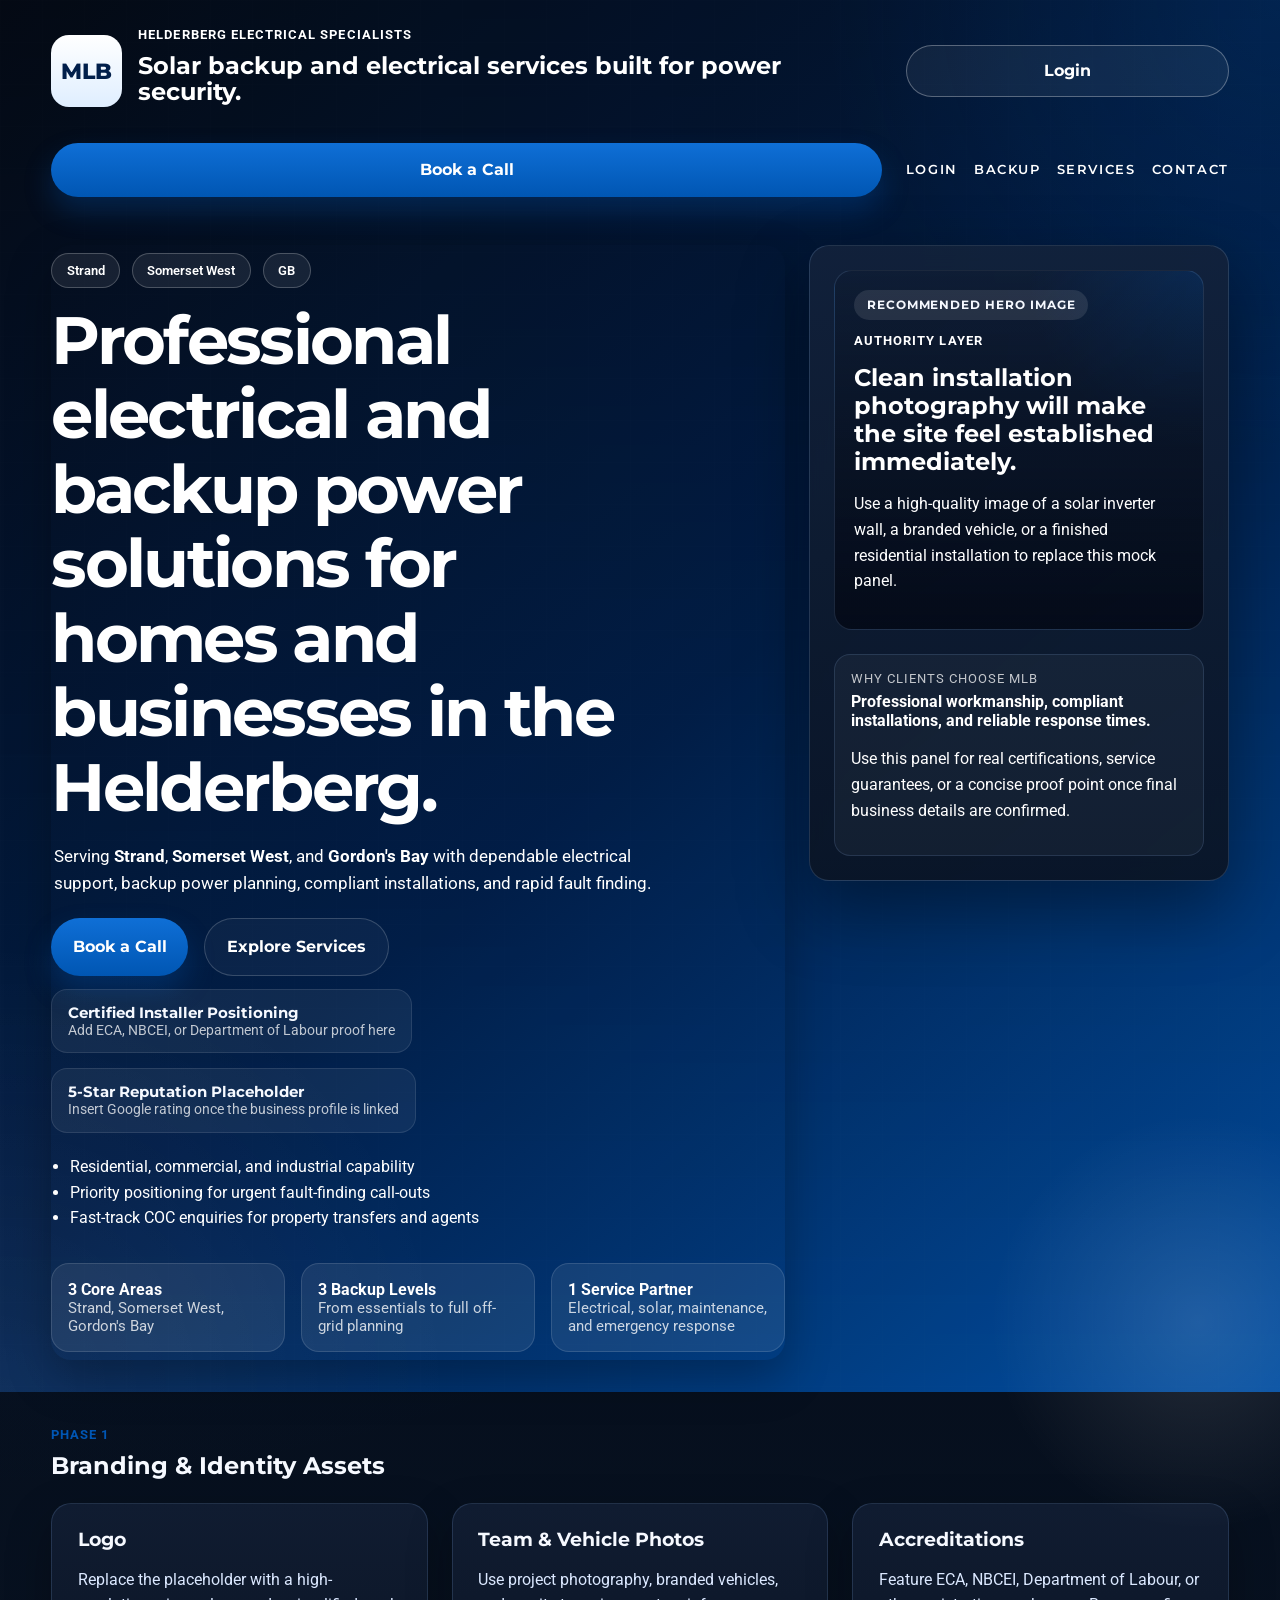
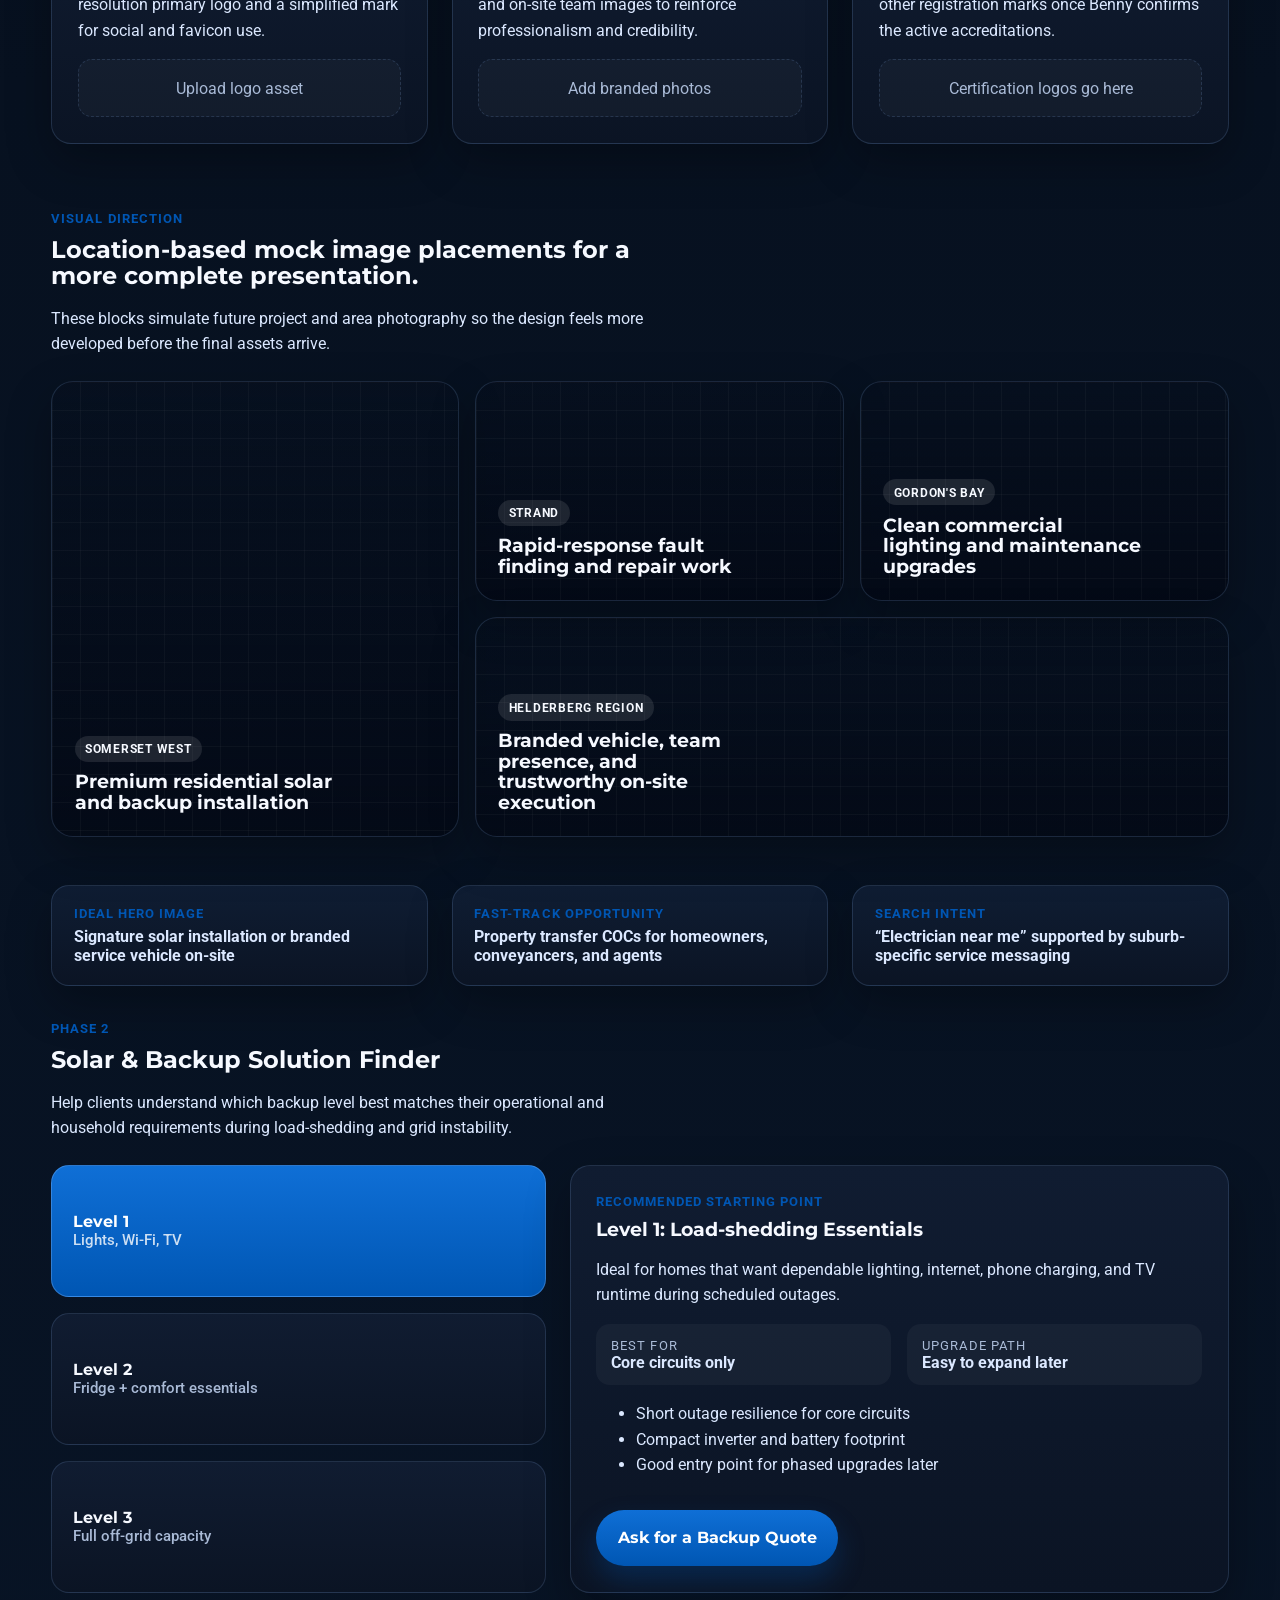
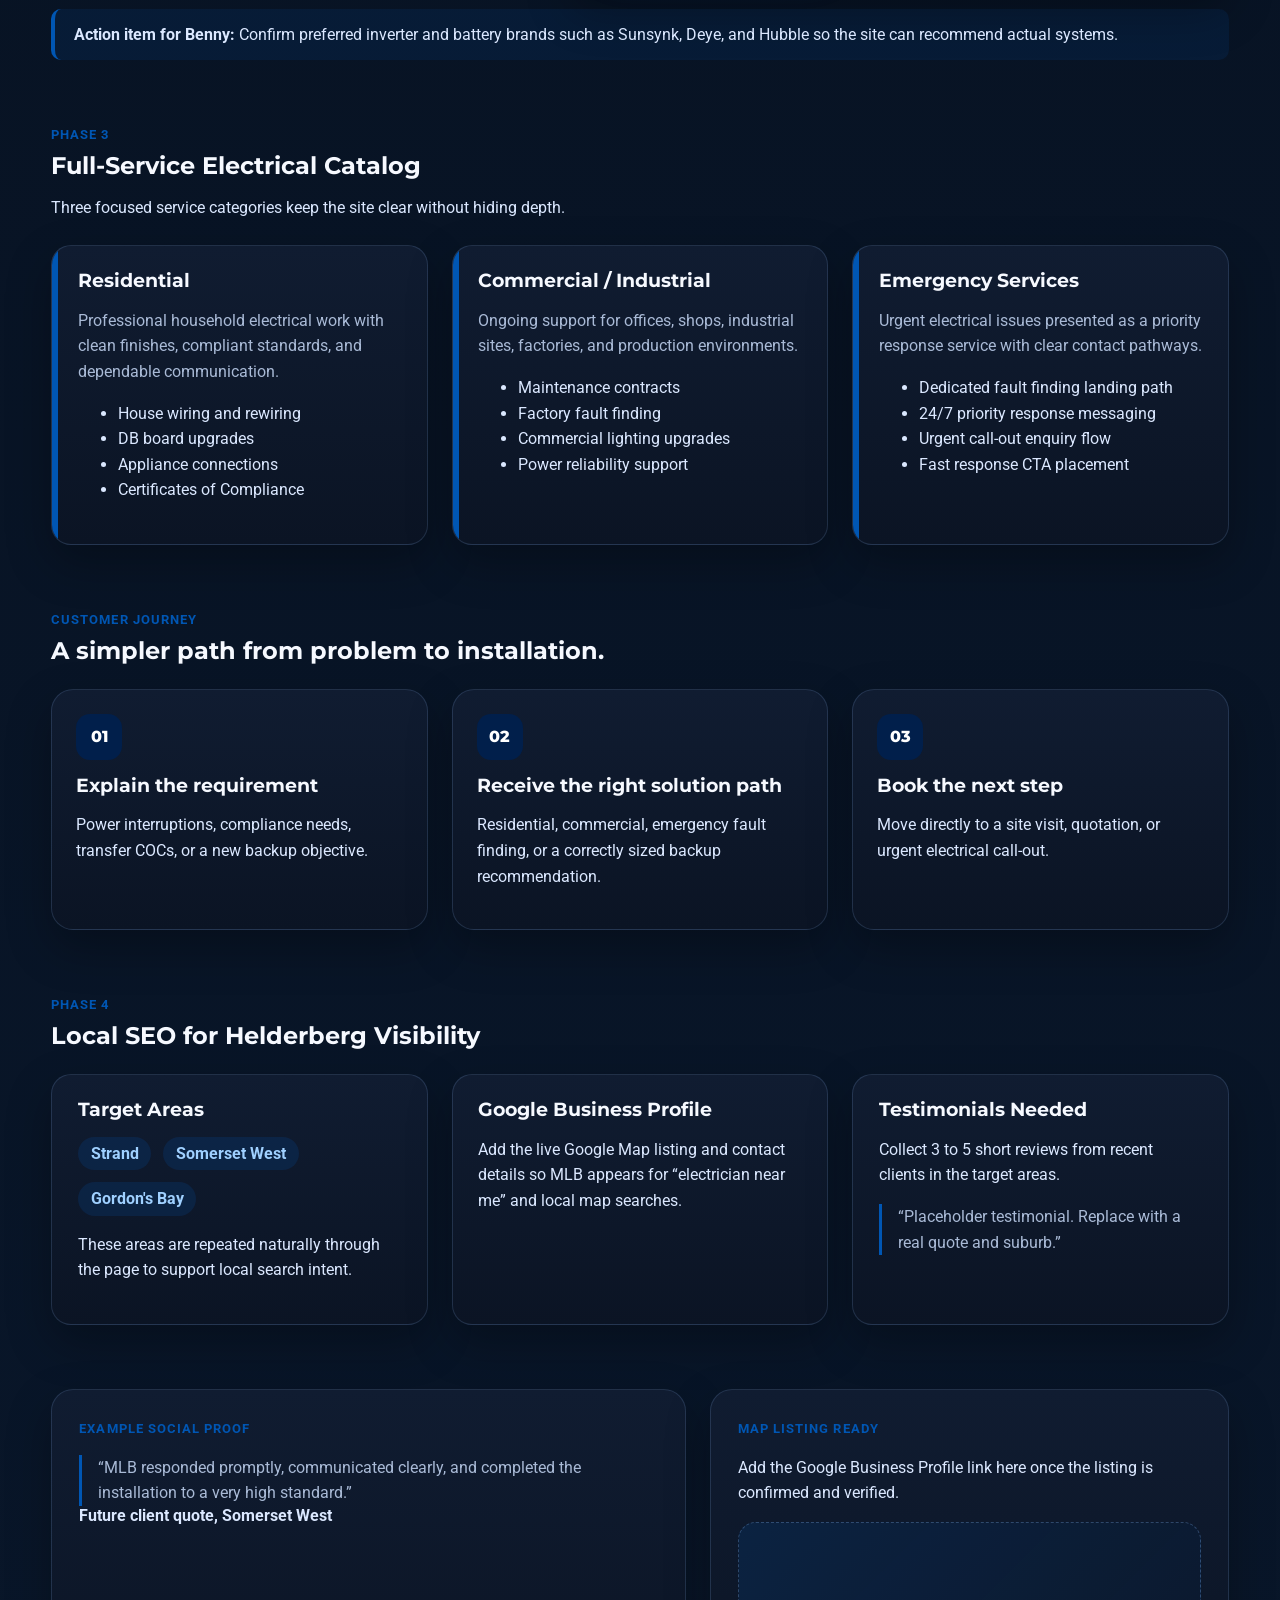
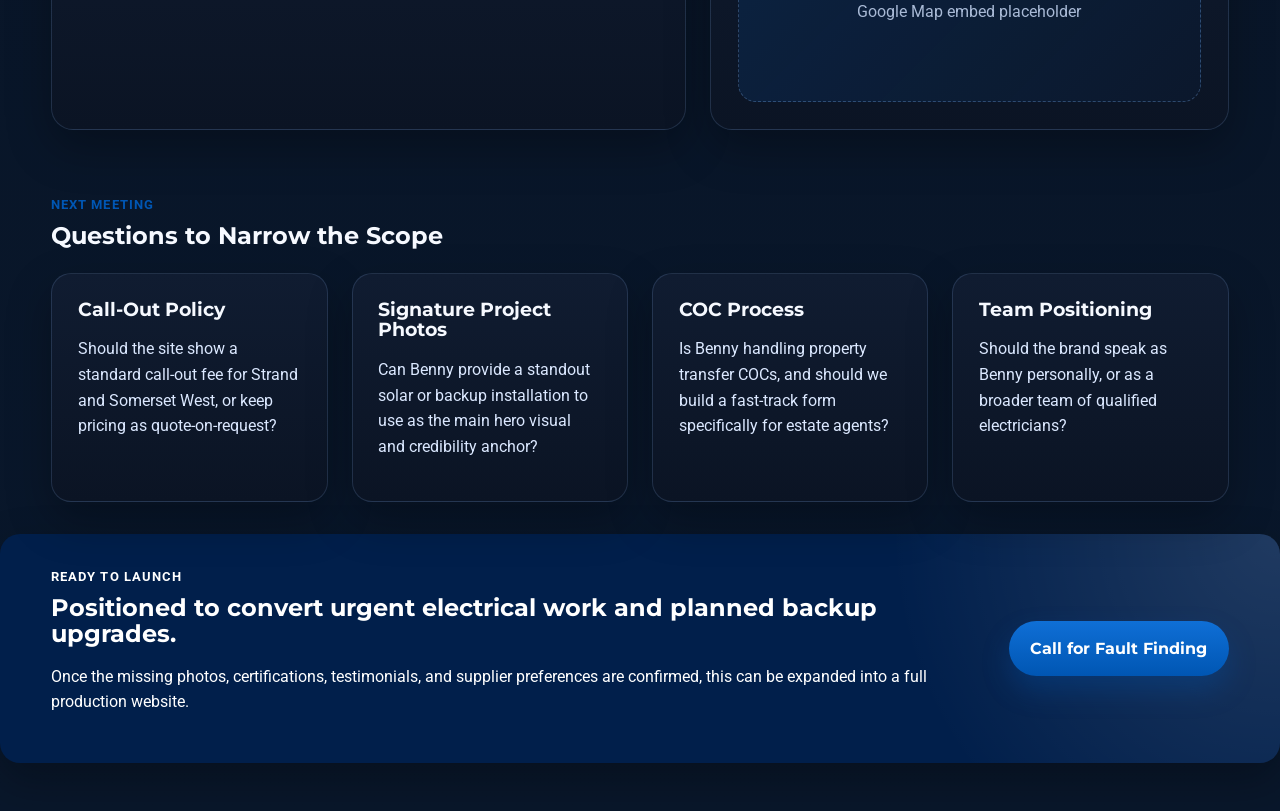
==== index.html @ 04ea54fe "message" ====
<!DOCTYPE html>
<html lang="en">
  <head>
    <meta charset="UTF-8" />
    <meta name="viewport" content="width=device-width, initial-scale=1.0" />
    <title>MLB Electrical | Solar, Backup & Electrical Services</title>
    <meta
      name="description"
      content="MLB Electrical provides solar backup systems, residential electrical work, commercial maintenance, and emergency fault finding across Strand, Somerset West, and Gordon's Bay."
    />
    <link rel="preconnect" href="https://fonts.googleapis.com" />
    <link rel="preconnect" href="https://fonts.gstatic.com" crossorigin />
    <link
      href="https://fonts.googleapis.com/css2?family=Montserrat:wght@600;700;800&family=Roboto:wght@400;500;700&display=swap"
      rel="stylesheet"
    />
    <link rel="stylesheet" href="styles.css" />
  </head>
  <body>
    <div class="page-shell">
    <header class="hero">
      <nav class="nav">
        <a class="brand" href="index.html" aria-label="MLB Electrical home">
          <div class="brand-mark">MLB</div>
          <div class="brand-copy">
            <p class="eyebrow">Helderberg Electrical Specialists</p>
            <h1>Solar backup and electrical services built for power security.</h1>
          </div>
        </a>
        <a class="button button-login" href="/login">Login</a>
        <a class="button button-nav" href="#contact">Book a Call</a>
        <button
          class="menu-toggle"
          type="button"
          aria-expanded="false"
          aria-controls="primary-nav"
          aria-label="Open navigation menu"
        >
          <span></span>
          <span></span>
          <span></span>
        </button>
        <div class="nav-links" id="primary-nav">
          <a href="/login">Login</a>
          <a href="#backup-finder">Backup</a>
          <a href="#services">Services</a>
          <a href="#contact">Contact</a>
        </div>
      </nav>

      <div class="hero-grid">
        <section class="hero-copy">
          <div class="hero-badges">
            <span>Strand</span>
            <span>Somerset West</span>
            <span>GB</span>
          </div>
          <h1 class="hero-title">
            Professional electrical and backup power solutions for homes and businesses in the Helderberg.
          </h1>
          <p class="intro">
            Serving <strong>Strand</strong>, <strong>Somerset West</strong>, and
            <strong>Gordon's Bay</strong> with dependable electrical support,
            backup power planning, compliant installations, and rapid fault finding.
          </p>
          <div class="hero-actions">
            <a class="button" href="#contact">Book a Call</a>
            <a class="button button-secondary" href="#services">Explore Services</a>
          </div>
          <div class="hero-trust">
            <div class="trust-snippet">
              <strong>Certified Installer Positioning</strong>
              <span>Add ECA, NBCEI, or Department of Labour proof here</span>
            </div>
            <div class="trust-snippet">
              <strong>5-Star Reputation Placeholder</strong>
              <span>Insert Google rating once the business profile is linked</span>
            </div>
          </div>
          <ul class="hero-points">
            <li>Residential, commercial, and industrial capability</li>
            <li>Priority positioning for urgent fault-finding call-outs</li>
            <li>Fast-track COC enquiries for property transfers and agents</li>
          </ul>
          <div class="hero-metrics">
            <div>
              <strong>3 Core Areas</strong>
              <span>Strand, Somerset West, Gordon's Bay</span>
            </div>
            <div>
              <strong>3 Backup Levels</strong>
              <span>From essentials to full off-grid planning</span>
            </div>
            <div>
              <strong>1 Service Partner</strong>
              <span>Electrical, solar, maintenance, and emergency response</span>
            </div>
          </div>
        </section>

        <aside class="hero-panel">
          <div class="hero-media hero-photo">
            <div class="hero-media-badge">Recommended Hero Image</div>
            <div class="hero-media-copy">
              <p class="eyebrow">Authority Layer</p>
              <h2>Clean installation photography will make the site feel established immediately.</h2>
              <p>
                Use a high-quality image of a solar inverter wall, a branded vehicle,
                or a finished residential installation to replace this mock panel.
              </p>
            </div>
          </div>
          <div class="mini-panel">
            <span class="mini-label">Why Clients Choose MLB</span>
            <strong>Professional workmanship, compliant installations, and reliable response times.</strong>
            <p>Use this panel for real certifications, service guarantees, or a concise proof point once final business details are confirmed.</p>
          </div>
        </aside>
      </div>
    </header>

    <main>
      <section class="section identity">
        <div class="section-heading">
          <p class="eyebrow">Phase 1</p>
          <h2>Branding & Identity Assets</h2>
        </div>
        <div class="card-grid d-grid gap-2 d-md-block mobile-slider">
          <article class="card">
            <h3>Logo</h3>
            <p>Replace the placeholder with a high-resolution primary logo and a simplified mark for social and favicon use.</p>
            <div class="placeholder">Upload logo asset</div>
          </article>
          <article class="card">
            <h3>Team & Vehicle Photos</h3>
            <p>Use project photography, branded vehicles, and on-site team images to reinforce professionalism and credibility.</p>
            <div class="placeholder">Add branded photos</div>
          </article>
          <article class="card">
            <h3>Accreditations</h3>
            <p>Feature ECA, NBCEI, Department of Labour, or other registration marks once Benny confirms the active accreditations.</p>
            <div class="placeholder">Certification logos go here</div>
          </article>
        </div>
      </section>

      <section class="section gallery-section">
        <div class="section-heading">
          <p class="eyebrow">Visual Direction</p>
          <h2>Location-based mock image placements for a more complete presentation.</h2>
          <p>These blocks simulate future project and area photography so the design feels more developed before the final assets arrive.</p>
        </div>
        <div class="gallery-grid">
          <article class="mock-image tall photo-solar">
            <div class="mock-overlay">
              <span>Somerset West</span>
              <h3>Premium residential solar and backup installation</h3>
            </div>
          </article>
          <article class="mock-image photo-fault">
            <div class="mock-overlay">
              <span>Strand</span>
              <h3>Rapid-response fault finding and repair work</h3>
            </div>
          </article>
          <article class="mock-image photo-commercial">
            <div class="mock-overlay">
              <span>Gordon's Bay</span>
              <h3>Clean commercial lighting and maintenance upgrades</h3>
            </div>
          </article>
          <article class="mock-image wide photo-van">
            <div class="mock-overlay">
              <span>Helderberg Region</span>
              <h3>Branded vehicle, team presence, and trustworthy on-site execution</h3>
            </div>
          </article>
        </div>
      </section>

      <section class="section trust-strip">
        <div class="trust-card">
          <span class="trust-label">Ideal hero image</span>
          <strong>Signature solar installation or branded service vehicle on-site</strong>
        </div>
        <div class="trust-card">
          <span class="trust-label">Fast-track opportunity</span>
          <strong>Property transfer COCs for homeowners, conveyancers, and agents</strong>
        </div>
        <div class="trust-card">
          <span class="trust-label">Search intent</span>
          <strong>“Electrician near me” supported by suburb-specific service messaging</strong>
        </div>
      </section>

      <section id="backup-finder" class="section accent-section">
        <div class="section-heading">
          <p class="eyebrow">Phase 2</p>
          <h2>Solar & Backup Solution Finder</h2>
          <p>
            Help clients understand which backup level best matches their operational and household requirements during load-shedding and grid instability.
          </p>
        </div>

        <div class="finder">
          <div class="finder-options" role="tablist" aria-label="Backup options">
            <button class="tier-button active" data-tier="1" role="tab" aria-selected="true">
              Level 1
              <span>Lights, Wi-Fi, TV</span>
            </button>
            <button class="tier-button" data-tier="2" role="tab" aria-selected="false">
              Level 2
              <span>Fridge + comfort essentials</span>
            </button>
            <button class="tier-button" data-tier="3" role="tab" aria-selected="false">
              Level 3
              <span>Full off-grid capacity</span>
            </button>
          </div>

          <article class="finder-result card" id="tier-result" aria-live="polite">
            <p class="eyebrow">Recommended starting point</p>
            <h3>Level 1: Load-shedding Essentials</h3>
            <p>
              Ideal for homes that want dependable lighting, internet, phone charging,
              and TV runtime during scheduled outages.
            </p>
            <div class="result-specs">
              <div><span>Best For</span><strong>Core circuits only</strong></div>
              <div><span>Upgrade Path</span><strong>Easy to expand later</strong></div>
            </div>
            <ul>
              <li>Short outage resilience for core circuits</li>
              <li>Compact inverter and battery footprint</li>
              <li>Good entry point for phased upgrades later</li>
            </ul>
            <a class="button result-cta" href="#contact">Ask for a Backup Quote</a>
          </article>
        </div>

        <div class="brand-note">
          <strong>Action item for Benny:</strong> Confirm preferred inverter and battery
          brands such as Sunsynk, Deye, and Hubble so the site can recommend actual systems.
        </div>
      </section>

      <section id="services" class="section">
        <div class="section-heading">
          <p class="eyebrow">Phase 3</p>
          <h2>Full-Service Electrical Catalog</h2>
          <p>Three focused service categories keep the site clear without hiding depth.</p>
        </div>

        <div class="service-grid">
          <article class="service-card">
            <h3>Residential</h3>
            <p>Professional household electrical work with clean finishes, compliant standards, and dependable communication.</p>
            <ul>
              <li>House wiring and rewiring</li>
              <li>DB board upgrades</li>
              <li>Appliance connections</li>
              <li>Certificates of Compliance</li>
            </ul>
          </article>
          <article class="service-card">
            <h3>Commercial / Industrial</h3>
            <p>Ongoing support for offices, shops, industrial sites, factories, and production environments.</p>
            <ul>
              <li>Maintenance contracts</li>
              <li>Factory fault finding</li>
              <li>Commercial lighting upgrades</li>
              <li>Power reliability support</li>
            </ul>
          </article>
          <article class="service-card emergency">
            <h3>Emergency Services</h3>
            <p>Urgent electrical issues presented as a priority response service with clear contact pathways.</p>
            <ul>
              <li>Dedicated fault finding landing path</li>
              <li>24/7 priority response messaging</li>
              <li>Urgent call-out enquiry flow</li>
              <li>Fast response CTA placement</li>
            </ul>
          </article>
        </div>
      </section>

      <section class="section process-section">
        <div class="section-heading">
          <p class="eyebrow">Customer Journey</p>
          <h2>A simpler path from problem to installation.</h2>
        </div>
        <div class="process-grid">
          <article class="process-step">
            <span>01</span>
            <h3>Explain the requirement</h3>
            <p>Power interruptions, compliance needs, transfer COCs, or a new backup objective.</p>
          </article>
          <article class="process-step">
            <span>02</span>
            <h3>Receive the right solution path</h3>
            <p>Residential, commercial, emergency fault finding, or a correctly sized backup recommendation.</p>
          </article>
          <article class="process-step">
            <span>03</span>
            <h3>Book the next step</h3>
            <p>Move directly to a site visit, quotation, or urgent electrical call-out.</p>
          </article>
        </div>
      </section>

      <section class="section seo-section">
        <div class="section-heading">
          <p class="eyebrow">Phase 4</p>
          <h2>Local SEO for Helderberg Visibility</h2>
        </div>
        <div class="seo-grid">
          <article class="card">
            <h3>Target Areas</h3>
            <div class="area-tags">
              <span>Strand</span>
              <span>Somerset West</span>
              <span>Gordon's Bay</span>
            </div>
            <p>These areas are repeated naturally through the page to support local search intent.</p>
          </article>
          <article class="card">
            <h3>Google Business Profile</h3>
            <p>
              Add the live Google Map listing and contact details so MLB appears for
              “electrician near me” and local map searches.
            </p>
          </article>
          <article class="card">
            <h3>Testimonials Needed</h3>
            <p>Collect 3 to 5 short reviews from recent clients in the target areas.</p>
            <blockquote>
              “Placeholder testimonial. Replace with a real quote and suburb.”
            </blockquote>
          </article>
        </div>
      </section>

      <section class="section testimonial-band">
        <div class="testimonial-card">
          <p class="eyebrow">Example Social Proof</p>
          <blockquote>
            “MLB responded promptly, communicated clearly, and completed the installation to a very high standard.”
          </blockquote>
          <strong>Future client quote, Somerset West</strong>
        </div>
        <div class="testimonial-card">
          <p class="eyebrow">Map Listing Ready</p>
          <p>Add the Google Business Profile link here once the listing is confirmed and verified.</p>
          <div class="map-placeholder">Google Map embed placeholder</div>
        </div>
      </section>

      <section class="section discussion">
        <div class="section-heading">
          <p class="eyebrow">Next Meeting</p>
          <h2>Questions to Narrow the Scope</h2>
        </div>
        <div class="question-grid">
          <article class="card">
            <h3>Call-Out Policy</h3>
            <p>Should the site show a standard call-out fee for Strand and Somerset West, or keep pricing as quote-on-request?</p>
          </article>
          <article class="card">
            <h3>Signature Project Photos</h3>
            <p>Can Benny provide a standout solar or backup installation to use as the main hero visual and credibility anchor?</p>
          </article>
          <article class="card">
            <h3>COC Process</h3>
            <p>Is Benny handling property transfer COCs, and should we build a fast-track form specifically for estate agents?</p>
          </article>
          <article class="card">
            <h3>Team Positioning</h3>
            <p>Should the brand speak as Benny personally, or as a broader team of qualified electricians?</p>
          </article>
        </div>
      </section>

      <section id="contact" class="section contact">
        <div>
          <p class="eyebrow">Ready to Launch</p>
          <h2>Positioned to convert urgent electrical work and planned backup upgrades.</h2>
          <p>
            Once the missing photos, certifications, testimonials, and supplier preferences
            are confirmed, this can be expanded into a full production website.
          </p>
        </div>
        <a class="button" href="tel:+27000000000">Call for Fault Finding</a>
      </section>
    </main>
    </div>

    <script src="script.js"></script>
  </body>
</html>
---- styles.css ----
* {
  box-sizing: border-box;
}

:root {
  --electric-blue: #0056b3;
  --deep-navy: #011f4b;
  --black-blue: #050b16;
  --white: #ffffff;
  --ink: #dbe8ff;
  --ink-strong: #f6f9ff;
  --text-dark: #a9bad6;
  --border: rgba(108, 145, 196, 0.22);
  --surface: #0b1424;
  --surface-soft: #101c31;
  --surface-strong: #132440;
  --shadow: 0 18px 45px rgba(0, 0, 0, 0.28);
  --shadow-strong: 0 28px 70px rgba(0, 0, 0, 0.38);
  --radius: 20px;
}

html {
  scroll-behavior: smooth;
}

body {
  margin: 0;
  font-family: "Roboto", Arial, sans-serif;
  color: var(--ink);
  background:
    radial-gradient(circle at top left, rgba(0, 86, 179, 0.18), transparent 26%),
    linear-gradient(180deg, #030814 0%, #071120 30%, #09172b 100%);
}

h1,
h2,
h3 {
  margin: 0 0 0.8rem;
  font-family: "Montserrat", Arial, sans-serif;
  line-height: 1.1;
  color: var(--ink-strong);
}

p,
li,
blockquote,
a,
button {
  line-height: 1.6;
}

.hero,
.section {
  padding: 2rem clamp(1.2rem, 4vw, 5rem);
}

.page-shell {
  overflow: hidden;
}

.d-grid {
  display: grid;
}

.gap-2 {
  gap: 1rem;
}

.hero {
  padding-top: 1.5rem;
  background:
    linear-gradient(180deg, rgba(0, 0, 0, 0.14), rgba(0, 0, 0, 0)),
    radial-gradient(circle at top right, rgba(0, 86, 179, 0.24), transparent 24%),
    radial-gradient(circle at bottom left, rgba(255, 255, 255, 0.06), transparent 24%),
    linear-gradient(140deg, rgba(5, 11, 22, 0.98), rgba(1, 31, 75, 0.98) 52%, rgba(0, 86, 179, 0.88));
  color: var(--white);
  position: relative;
}

.hero::after {
  content: "";
  position: absolute;
  inset: auto -10% -140px auto;
  width: 420px;
  height: 420px;
  border-radius: 50%;
  background: radial-gradient(circle, rgba(255, 255, 255, 0.12), transparent 70%);
  pointer-events: none;
}

.hero::before {
  content: "";
  position: absolute;
  inset: 0;
  background:
    linear-gradient(90deg, rgba(255, 255, 255, 0.04) 1px, transparent 1px),
    linear-gradient(rgba(255, 255, 255, 0.04) 1px, transparent 1px);
  background-size: 42px 42px;
  opacity: 0.14;
  pointer-events: none;
}

.nav,
.hero-grid,
.finder,
.service-grid,
.seo-grid,
.question-grid,
.contact,
.process-grid,
.trust-strip,
.card-grid,
.testimonial-band {
  display: grid;
  gap: 1.5rem;
}

.nav {
  grid-template-columns: 1fr auto;
  align-items: center;
  margin-bottom: 3rem;
  position: relative;
  z-index: 1;
}

.menu-toggle {
  display: none;
  width: 48px;
  height: 48px;
  padding: 0;
  border: 1px solid rgba(255, 255, 255, 0.18);
  border-radius: 14px;
  background: rgba(255, 255, 255, 0.04);
  cursor: pointer;
}

.menu-toggle span {
  display: block;
  width: 18px;
  height: 2px;
  margin: 4px auto;
  border-radius: 999px;
  background: var(--white);
  transition: transform 160ms ease, opacity 160ms ease;
}

.menu-toggle.is-open span:nth-child(1) {
  transform: translateY(6px) rotate(45deg);
}

.menu-toggle.is-open span:nth-child(2) {
  opacity: 0;
}

.menu-toggle.is-open span:nth-child(3) {
  transform: translateY(-6px) rotate(-45deg);
}

.brand {
  display: flex;
  gap: 1rem;
  align-items: center;
  color: inherit;
  text-decoration: none;
}

.brand-copy {
  display: block;
}

.brand-mark {
  display: grid;
  place-items: center;
  width: 72px;
  height: 72px;
  border-radius: 18px;
  background: linear-gradient(180deg, #ffffff, #dfeeff);
  color: var(--deep-navy);
  font: 800 1.35rem "Montserrat", Arial, sans-serif;
}

.nav-links {
  display: flex;
  gap: 1rem;
  align-items: center;
  justify-content: flex-end;
  flex-wrap: wrap;
}

.nav-links a {
  color: var(--white);
  text-decoration: none;
  font-family: "Montserrat", Arial, sans-serif;
  font-size: 0.84rem;
  font-weight: 600;
  letter-spacing: 0.12em;
  text-transform: uppercase;
}

.hero h1,
.hero h2,
.hero .eyebrow,
.hero p,
.hero li {
  color: var(--white);
}

.hero-grid {
  grid-template-columns: minmax(0, 1.4fr) minmax(280px, 420px);
  align-items: start;
  position: relative;
  z-index: 1;
}

.hero-copy,
.hero-panel,
.card,
.service-card,
.finder-result,
.contact {
  border-radius: var(--radius);
  box-shadow: var(--shadow);
}

.hero-copy {
  padding: 0.5rem 0;
}

.hero-badges {
  display: flex;
  flex-wrap: wrap;
  gap: 0.75rem;
  margin-bottom: 1rem;
}

.hero-badges span {
  padding: 0.55rem 0.9rem;
  border: 1px solid rgba(255, 255, 255, 0.22);
  border-radius: 999px;
  background: rgba(255, 255, 255, 0.08);
  font-size: 0.82rem;
  font-weight: 600;
  white-space: nowrap;
}

.hero-title {
  max-width: 14ch;
  font-size: clamp(2.6rem, 5.2vw, 5.2rem);
  letter-spacing: -0.04em;
  margin-bottom: 1rem;
  line-height: 1.12;
  text-wrap: balance;
}

.intro {
  max-width: 62ch;
  font-size: 1.08rem;
  padding-inline: 0.15rem;
}

.hero-actions {
  display: flex;
  flex-wrap: wrap;
  gap: 1rem;
  margin: 1.25rem 0 1rem;
}

.hero-trust {
  display: flex;
  flex-wrap: wrap;
  gap: 0.9rem;
  margin: -0.2rem 0 1.35rem;
}

.trust-snippet {
  min-width: 220px;
  padding: 0.9rem 1rem;
  border-radius: 16px;
  background: rgba(255, 255, 255, 0.06);
  border: 1px solid rgba(255, 255, 255, 0.1);
}

.trust-snippet strong,
.trust-snippet span {
  display: block;
}

.trust-snippet strong {
  color: var(--ink-strong);
  font-family: "Montserrat", Arial, sans-serif;
  font-size: 0.92rem;
}

.trust-snippet span {
  color: rgba(255, 255, 255, 0.74);
  font-size: 0.88rem;
}

.hero-points {
  padding-left: 1.2rem;
  margin: 0;
}

.hero-metrics {
  display: grid;
  grid-template-columns: repeat(3, minmax(0, 1fr));
  gap: 1rem;
  margin-top: 2rem;
}

.hero-metrics div {
  padding: 1rem;
  border-radius: 18px;
  background: rgba(255, 255, 255, 0.08);
  border: 1px solid rgba(255, 255, 255, 0.12);
}

.hero-metrics strong,
.hero-metrics span {
  display: block;
}

.hero-metrics span {
  color: rgba(255, 255, 255, 0.78);
  font-size: 0.92rem;
}

.hero-panel {
  padding: 1.5rem;
  background: linear-gradient(180deg, rgba(18, 34, 59, 0.92), rgba(10, 20, 36, 0.92));
  border: 1px solid rgba(112, 149, 198, 0.24);
  backdrop-filter: blur(12px);
  box-shadow: var(--shadow-strong);
  align-self: start;
}

.eyebrow {
  margin: 0 0 0.5rem;
  color: var(--electric-blue);
  text-transform: uppercase;
  letter-spacing: 0.08em;
  font-size: 0.82rem;
  font-weight: 700;
}

.palette {
  display: grid;
  gap: 1rem;
  margin: 1rem 0;
}

.mini-panel {
  margin-top: 1.5rem;
  padding: 1rem;
  border-radius: 16px;
  background: rgba(255, 255, 255, 0.04);
  border: 1px solid rgba(130, 167, 214, 0.18);
}

.hero-media {
  min-height: 360px;
  display: flex;
  flex-direction: column;
  justify-content: flex-end;
  padding: 1.2rem;
  border-radius: 18px;
  background:
    linear-gradient(180deg, rgba(0, 0, 0, 0.08), rgba(0, 0, 0, 0.62)),
    radial-gradient(circle at top right, rgba(0, 86, 179, 0.38), transparent 34%),
    linear-gradient(135deg, #203657, #08101d);
  border: 1px solid rgba(130, 167, 214, 0.18);
}

.hero-photo {
  background:
    linear-gradient(180deg, rgba(3, 8, 20, 0.12), rgba(3, 8, 20, 0.78)),
    radial-gradient(circle at top right, rgba(0, 86, 179, 0.26), transparent 34%),
    url("https://images.unsplash.com/photo-1517048676732-d65bc937f952?auto=format&fit=crop&w=1400&q=80");
  background-size: cover;
  background-position: center;
}

.hero-media-badge {
  align-self: flex-start;
  margin-bottom: auto;
  padding: 0.5rem 0.8rem;
  border-radius: 999px;
  background: rgba(255, 255, 255, 0.1);
  color: var(--ink-strong);
  font: 700 0.74rem "Montserrat", Arial, sans-serif;
  letter-spacing: 0.08em;
  text-transform: uppercase;
}

.hero-media-copy h2 {
  margin-top: 0.8rem;
  line-height: 1.16;
}

.mini-panel strong,
.mini-panel p,
.mini-label {
  display: block;
}

.mini-label {
  margin-bottom: 0.4rem;
  font-size: 0.8rem;
  text-transform: uppercase;
  letter-spacing: 0.08em;
  color: rgba(255, 255, 255, 0.74);
}

.swatch {
  display: inline-block;
  width: 18px;
  height: 18px;
  margin-right: 0.6rem;
  border-radius: 50%;
  vertical-align: middle;
}

.electric {
  background: var(--electric-blue);
}

.navy {
  background: var(--deep-navy);
}

.slate {
  background: var(--black-blue);
}

.button {
  display: inline-flex;
  align-items: center;
  justify-content: center;
  padding: 0.95rem 1.35rem;
  border-radius: 999px;
  border: 0;
  background: linear-gradient(180deg, #0f6fd6, #0056b3);
  color: var(--white);
  text-decoration: none;
  font-weight: 700;
  font-family: "Montserrat", Arial, sans-serif;
  transition: transform 180ms ease, box-shadow 180ms ease, background 180ms ease;
  box-shadow: 0 14px 28px rgba(0, 86, 179, 0.3);
}

.button:hover,
.button:focus-visible {
  transform: translateY(-2px);
}

.button-secondary {
  background: rgba(255, 255, 255, 0.04);
  border: 1px solid rgba(255, 255, 255, 0.18);
  box-shadow: none;
}

.button-nav {
  padding: 0.9rem 1.2rem;
  white-space: nowrap;
}

.button-login {
  padding: 0.75rem 1rem;
  border: 1px solid rgba(255, 255, 255, 0.3);
  background: rgba(255, 255, 255, 0.06);
  box-shadow: none;
  white-space: nowrap;
}

.section {
  max-width: 1400px;
  margin: 0 auto;
}

.section-heading {
  max-width: 70ch;
  margin-bottom: 1.5rem;
}

.card-grid,
.seo-grid,
.question-grid {
  grid-template-columns: repeat(auto-fit, minmax(240px, 1fr));
}

.mobile-slider {
  scroll-snap-type: x proximity;
}

.mobile-slider > * {
  scroll-snap-align: start;
}

.card,
.service-card,
.finder-result {
  padding: 1.6rem;
  background: linear-gradient(180deg, var(--surface-soft), var(--surface));
  border: 1px solid var(--border);
  transition: transform 180ms ease, box-shadow 180ms ease, border-color 180ms ease;
}

.card:hover,
.service-card:hover,
.finder-result:hover {
  transform: translateY(-4px);
  box-shadow: 0 22px 50px rgba(0, 0, 0, 0.22);
  border-color: rgba(119, 164, 220, 0.34);
}

.placeholder {
  margin-top: 1rem;
  padding: 1.15rem;
  border: 1px dashed var(--border);
  border-radius: 14px;
  color: var(--text-dark);
  background: rgba(255, 255, 255, 0.03);
  text-align: center;
}

.gallery-grid {
  display: grid;
  gap: 1rem;
  grid-template-columns: 1.05fr 0.95fr 0.95fr;
  grid-auto-rows: 220px;
}

.mock-image {
  position: relative;
  overflow: hidden;
  border-radius: 22px;
  border: 1px solid var(--border);
  background:
    linear-gradient(180deg, rgba(0, 0, 0, 0.1), rgba(0, 0, 0, 0.58)),
    radial-gradient(circle at top right, rgba(0, 86, 179, 0.45), transparent 30%),
    linear-gradient(135deg, #203657, #0c1526);
  box-shadow: var(--shadow);
}

.photo-solar {
  background:
    linear-gradient(180deg, rgba(3, 8, 20, 0.12), rgba(3, 8, 20, 0.78)),
    url("https://images.unsplash.com/photo-1509391366360-2e959784a276?auto=format&fit=crop&w=1200&q=80");
  background-size: cover;
  background-position: center;
}

.photo-fault {
  background:
    linear-gradient(180deg, rgba(3, 8, 20, 0.18), rgba(3, 8, 20, 0.8)),
    url("https://images.unsplash.com/photo-1621905252507-b35492cc74b4?auto=format&fit=crop&w=1200&q=80");
  background-size: cover;
  background-position: center;
}

.photo-commercial {
  background:
    linear-gradient(180deg, rgba(3, 8, 20, 0.18), rgba(3, 8, 20, 0.8)),
    url("https://images.unsplash.com/photo-1497366754035-f200968a6e72?auto=format&fit=crop&w=1200&q=80");
  background-size: cover;
  background-position: center;
}

.photo-van {
  background:
    linear-gradient(180deg, rgba(3, 8, 20, 0.18), rgba(3, 8, 20, 0.78)),
    url("https://images.unsplash.com/photo-1503376780353-7e6692767b70?auto=format&fit=crop&w=1600&q=80");
  background-size: cover;
  background-position: center;
}

.mock-image::before {
  content: "";
  position: absolute;
  inset: 0;
  background:
    linear-gradient(90deg, rgba(255, 255, 255, 0.03) 1px, transparent 1px),
    linear-gradient(rgba(255, 255, 255, 0.03) 1px, transparent 1px);
  background-size: 28px 28px;
}

.mock-image.tall {
  grid-row: span 2;
}

.mock-image.wide {
  grid-column: span 2;
}

.mock-overlay {
  position: absolute;
  inset: auto 0 0 0;
  padding: 1.4rem;
  z-index: 1;
}

.mock-overlay span {
  display: inline-block;
  margin-bottom: 0.65rem;
  padding: 0.35rem 0.65rem;
  border-radius: 999px;
  background: rgba(255, 255, 255, 0.1);
  color: var(--ink-strong);
  font-size: 0.78rem;
  font-weight: 700;
  letter-spacing: 0.06em;
  text-transform: uppercase;
}

.mock-overlay h3 {
  max-width: 20ch;
  margin: 0;
}

.accent-section {
  padding-top: 0;
}

.trust-strip {
  grid-template-columns: repeat(3, minmax(0, 1fr));
  margin-top: -1rem;
}

.trust-card {
  padding: 1.25rem 1.35rem;
  border-radius: 18px;
  background: linear-gradient(180deg, #0f1d33, #0b1424);
  border: 1px solid var(--border);
  box-shadow: var(--shadow);
}

.trust-label {
  display: block;
  margin-bottom: 0.4rem;
  font-size: 0.8rem;
  font-weight: 700;
  text-transform: uppercase;
  letter-spacing: 0.08em;
  color: var(--electric-blue);
}

.finder {
  grid-template-columns: minmax(0, 0.9fr) minmax(0, 1.2fr);
  align-items: stretch;
}

.finder-options {
  display: grid;
  gap: 1rem;
}

.tier-button {
  padding: 1.2rem 1.3rem;
  text-align: left;
  border-radius: 18px;
  border: 1px solid var(--border);
  background: linear-gradient(180deg, #101c31, #0b1424);
  color: var(--ink-strong);
  font: 700 1rem "Montserrat", Arial, sans-serif;
  cursor: pointer;
  transition: transform 160ms ease, border-color 160ms ease, background 160ms ease;
}

.tier-button:hover,
.tier-button:focus-visible {
  transform: translateX(4px);
  border-color: rgba(119, 164, 220, 0.4);
}

.tier-button span {
  display: block;
  color: var(--text-dark);
  font: 500 0.95rem "Roboto", Arial, sans-serif;
}

.tier-button.active {
  background: linear-gradient(180deg, #0f6fd6, #0056b3);
  color: var(--white);
  border-color: rgba(140, 194, 255, 0.32);
}

.tier-button.active span {
  color: rgba(255, 255, 255, 0.8);
}

.result-specs {
  display: grid;
  grid-template-columns: repeat(2, minmax(0, 1fr));
  gap: 1rem;
  margin: 1rem 0 0.6rem;
}

.result-specs div {
  padding: 0.85rem 0.95rem;
  border-radius: 14px;
  background: rgba(255, 255, 255, 0.04);
}

.result-specs span,
.result-specs strong {
  display: block;
}

.result-specs span {
  font-size: 0.8rem;
  text-transform: uppercase;
  letter-spacing: 0.08em;
  color: var(--text-dark);
}

.result-cta {
  margin-top: 1rem;
}

.brand-note {
  margin-top: 1rem;
  padding: 1rem 1.2rem;
  border-left: 4px solid var(--electric-blue);
  background: rgba(0, 86, 179, 0.12);
  border-radius: 10px;
}

.service-grid {
  grid-template-columns: repeat(auto-fit, minmax(260px, 1fr));
}

.service-card {
  position: relative;
  overflow: hidden;
}

.service-card p {
  color: var(--text-dark);
}

.service-card::before {
  content: "";
  position: absolute;
  inset: 0 auto 0 0;
  width: 6px;
  background: var(--electric-blue);
}

.service-card.emergency::before {
  background: var(--electric-blue);
}

.area-tags {
  display: flex;
  flex-wrap: wrap;
  gap: 0.75rem;
  margin: 1rem 0;
}

.area-tags span {
  padding: 0.45rem 0.8rem;
  border-radius: 999px;
  background: rgba(0, 86, 179, 0.18);
  color: #9fd0ff;
  font-weight: 700;
}

blockquote {
  margin: 1rem 0 0;
  padding-left: 1rem;
  border-left: 3px solid var(--electric-blue);
  color: var(--text-dark);
}

.process-section {
  position: relative;
}

.process-grid {
  grid-template-columns: repeat(3, minmax(0, 1fr));
}

.process-step {
  padding: 1.5rem;
  border-radius: 22px;
  background: linear-gradient(180deg, var(--surface-soft), var(--surface));
  border: 1px solid var(--border);
  box-shadow: var(--shadow);
}

.process-step span {
  display: inline-grid;
  place-items: center;
  width: 46px;
  height: 46px;
  margin-bottom: 1rem;
  border-radius: 14px;
  background: var(--deep-navy);
  color: var(--white);
  font: 800 1rem "Montserrat", Arial, sans-serif;
}

.testimonial-band {
  grid-template-columns: 1.1fr 0.9fr;
}

.testimonial-card {
  padding: 1.7rem;
  border-radius: 22px;
  background: linear-gradient(180deg, var(--surface-soft), var(--surface));
  border: 1px solid var(--border);
  box-shadow: var(--shadow);
}

.map-placeholder {
  margin-top: 1rem;
  min-height: 180px;
  display: grid;
  place-items: center;
  border-radius: 18px;
  border: 1px dashed rgba(116, 162, 221, 0.34);
  background:
    linear-gradient(135deg, rgba(0, 86, 179, 0.18), rgba(1, 31, 75, 0.12)),
    #0d1728;
  color: var(--text-dark);
}

.contact {
  grid-template-columns: 1fr auto;
  align-items: center;
  margin-bottom: 3rem;
  background:
    radial-gradient(circle at top right, rgba(255, 255, 255, 0.12), transparent 30%),
    var(--deep-navy);
  color: var(--white);
}

.contact h2,
.contact p,
.contact .eyebrow {
  color: var(--white);
}

@media (max-width: 860px) {
  .nav,
  .hero-grid,
  .finder,
  .contact,
  .testimonial-band,
  .process-grid,
  .trust-strip {
    grid-template-columns: 1fr;
  }

  .nav {
    grid-template-columns: 1fr auto auto auto;
    gap: 0.75rem;
    align-items: center;
    margin-bottom: 2rem;
  }

  .menu-toggle {
    display: inline-block;
  }

  .nav-links {
    display: none;
    position: absolute;
    top: calc(100% + 0.85rem);
    right: 0;
    left: 0;
    padding: 1rem;
    border-radius: 20px;
    background: rgba(7, 17, 32, 0.98);
    border: 1px solid rgba(112, 149, 198, 0.24);
    box-shadow: var(--shadow-strong);
    gap: 0.75rem;
  }

  .nav-links.is-open {
    display: grid;
    grid-template-columns: 1fr;
  }

  .button-nav {
    display: inline-flex;
    width: auto;
    min-height: 48px;
    padding-inline: 1rem;
  }

  .button-login {
    min-height: 48px;
  }

  .hero-metrics {
    grid-template-columns: 1fr;
  }

  .hero-title {
    max-width: 14ch;
    font-size: clamp(1.9rem, 5.8vw, 2.55rem);
    line-height: 1.28;
    margin-bottom: 0.85rem;
  }

  .hero-badges {
    flex-wrap: nowrap;
    overflow-x: auto;
    padding-bottom: 0.15rem;
    margin-inline: -0.1rem;
    margin-bottom: 0.8rem;
  }

  .nav-links a {
    font-size: 0.82rem;
    text-align: left;
  }

  .hero-badges span {
    font-size: 0.82rem;
    padding: 0.5rem 0.8rem;
  }

  .hero-trust {
    display: none;
  }

  .result-specs,
  .gallery-grid {
    grid-template-columns: 1fr;
  }

  .gallery-grid {
    grid-auto-rows: 180px;
  }

  .mock-image.tall,
  .mock-image.wide {
    grid-row: span 1;
    grid-column: span 1;
  }

  .section {
    padding-left: 1.25rem;
    padding-right: 1.25rem;
  }

  .d-md-block {
    display: block;
  }

  .card,
  .service-card,
  .finder-result,
  .testimonial-card,
  .process-step,
  .trust-card {
    padding: 1.2rem;
  }
}

@media (max-width: 560px) {
  .nav {
    gap: 0.6rem;
    margin-bottom: 1.4rem;
  }

  .brand {
    align-items: flex-start;
  }

  .brand-copy {
    display: none;
  }

  .brand-mark {
    width: 58px;
    height: 58px;
    border-radius: 14px;
    font-size: 1.1rem;
  }

  .hero-actions {
    display: grid;
    gap: 0.75rem;
    margin: 1rem 0 0.8rem;
  }

  .hero-metrics div,
  .mock-overlay,
  .hero-panel {
    padding: 1rem;
  }

  .hero-media {
    min-height: 280px;
  }

  .button,
  .button-secondary,
  .button-nav,
  .button-login {
    width: 100%;
  }

  .hero-title {
    max-width: 11ch;
    font-size: clamp(1.7rem, 6.4vw, 2.15rem);
    line-height: 1.35;
  }

  .intro {
    padding-inline: 0.25rem;
    font-size: 0.98rem;
  }

  .hero-points,
  .hero-metrics,
  .mini-panel {
    display: none;
  }

  .hero-grid {
    gap: 1rem;
  }

  .hero-panel {
    padding: 0;
    border: 0;
    background: transparent;
    box-shadow: none;
  }

  .hero-points {
    padding-left: 1rem;
  }

  .mobile-slider {
    display: grid;
    grid-auto-flow: column;
    grid-auto-columns: minmax(84%, 1fr);
    overflow-x: auto;
    padding-bottom: 0.4rem;
    margin-right: -1rem;
    padding-right: 1rem;
    -webkit-overflow-scrolling: touch;
  }

  .mobile-slider > .card {
    min-height: 100%;
  }
}
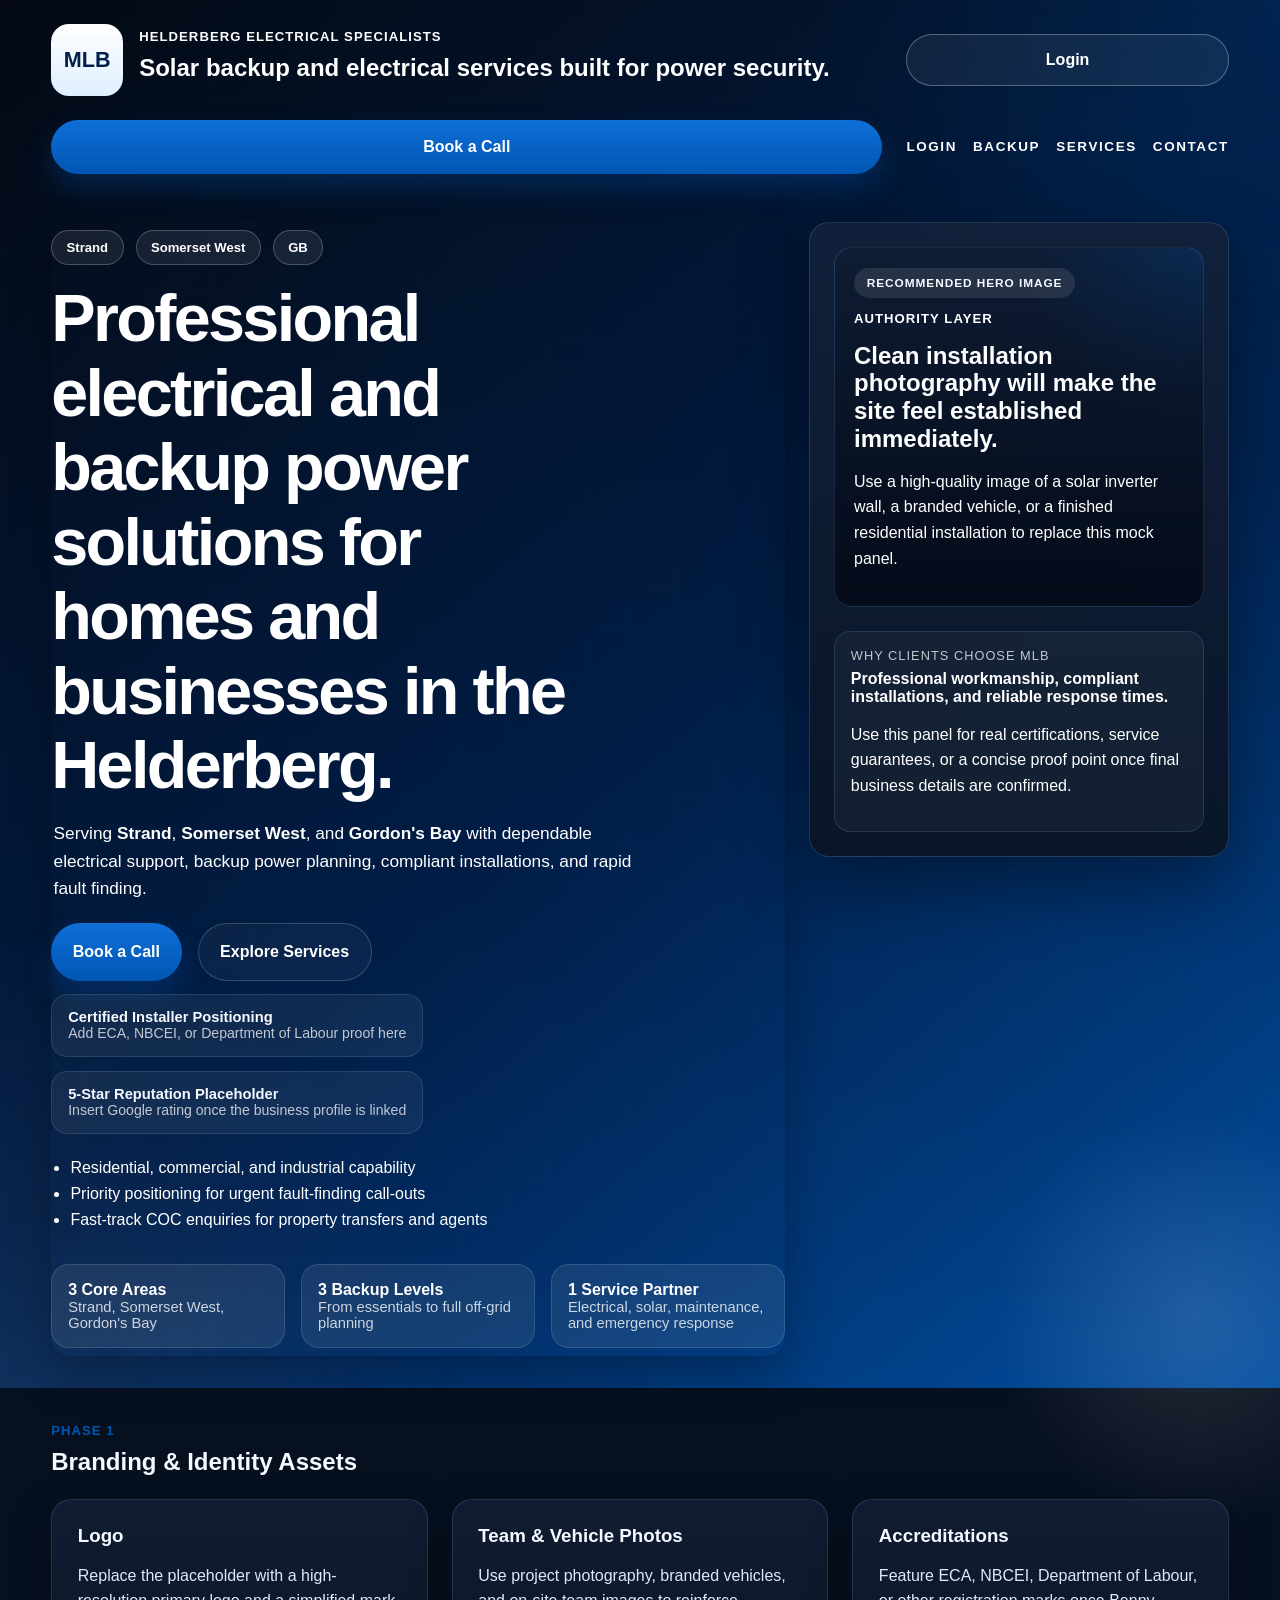
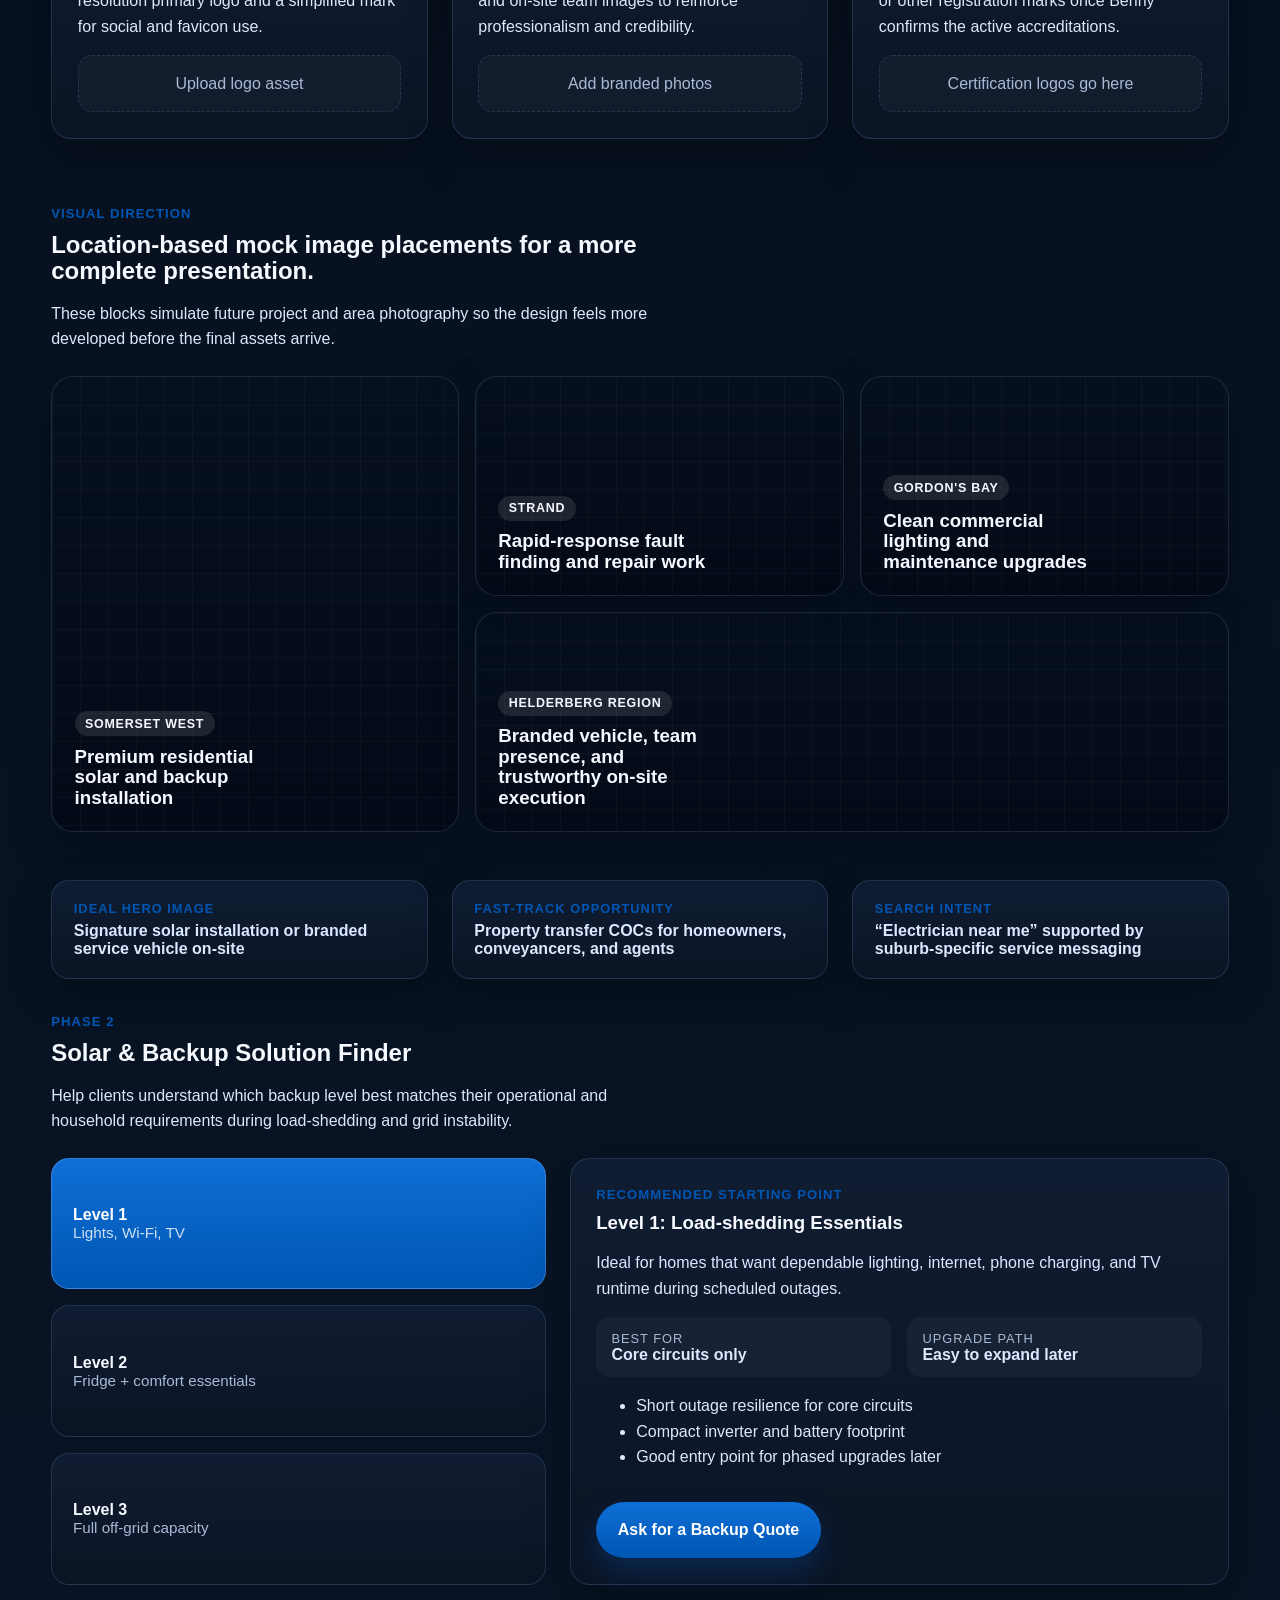
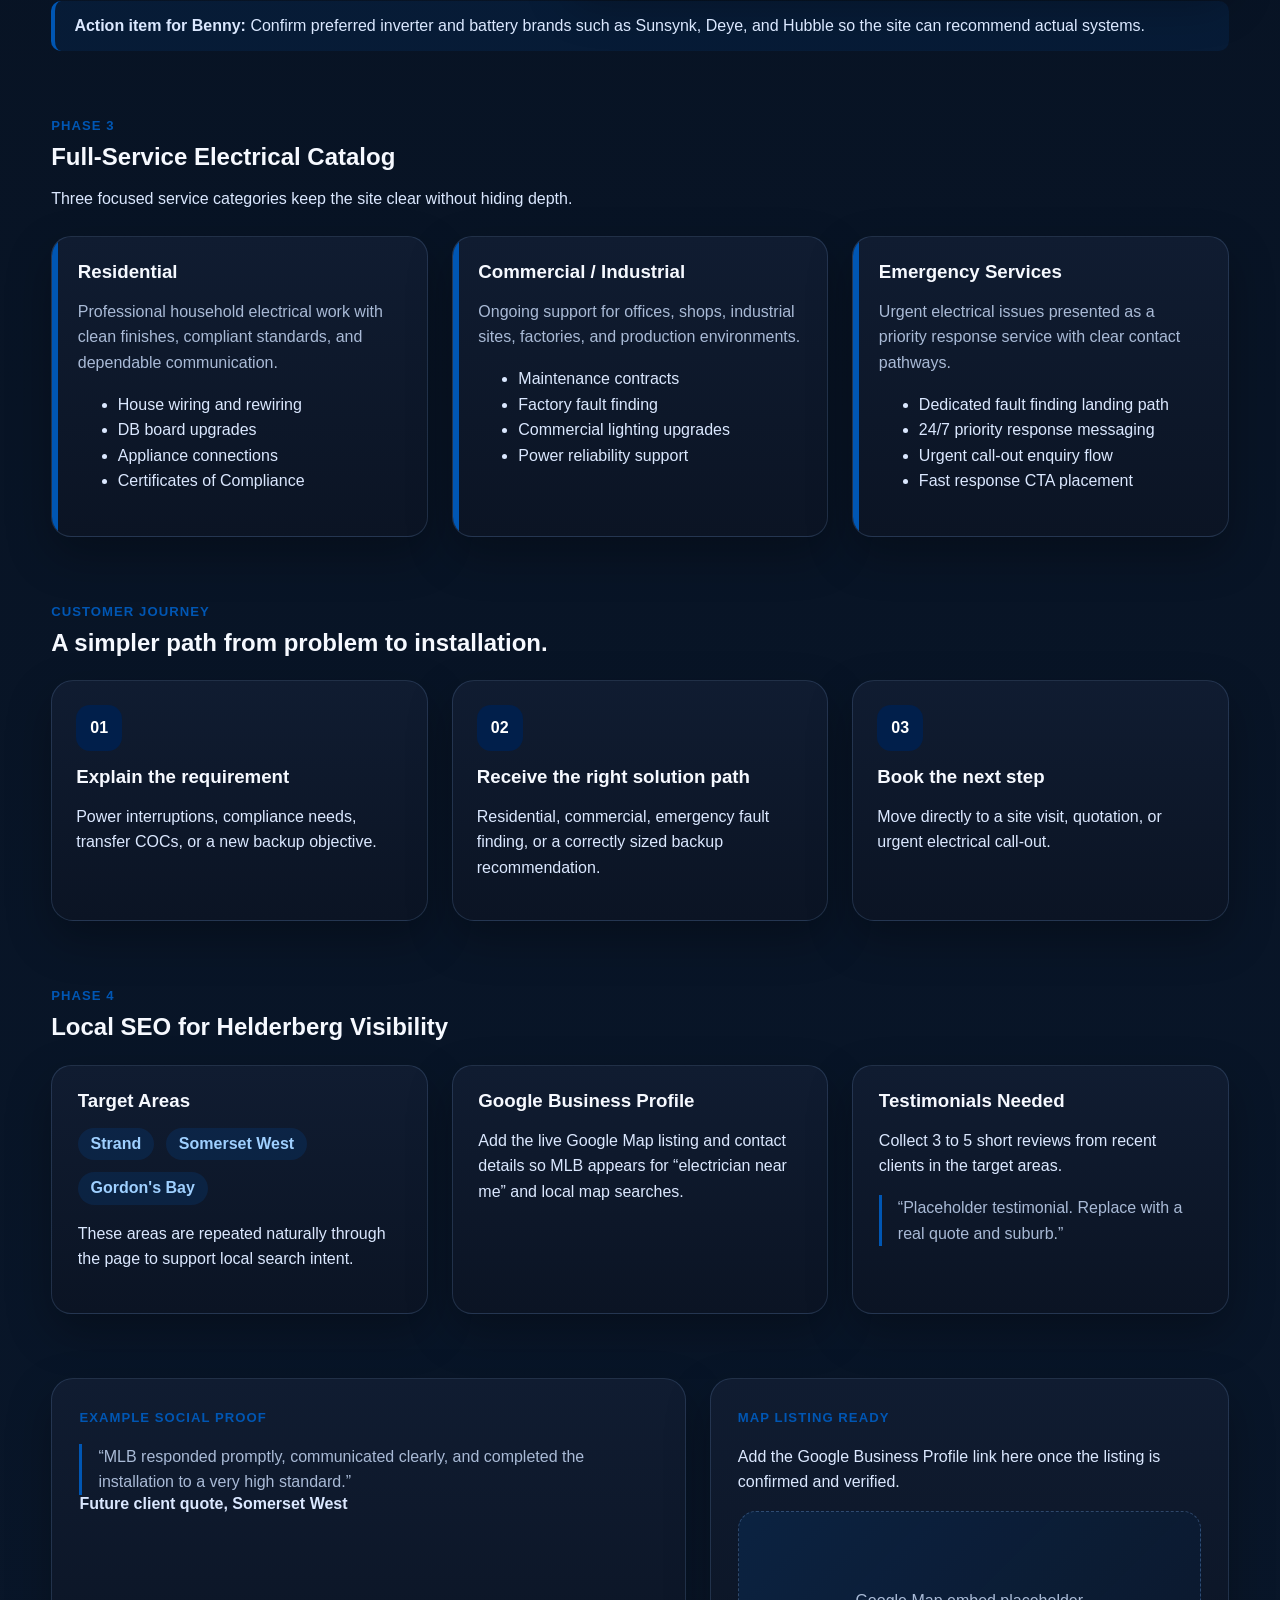
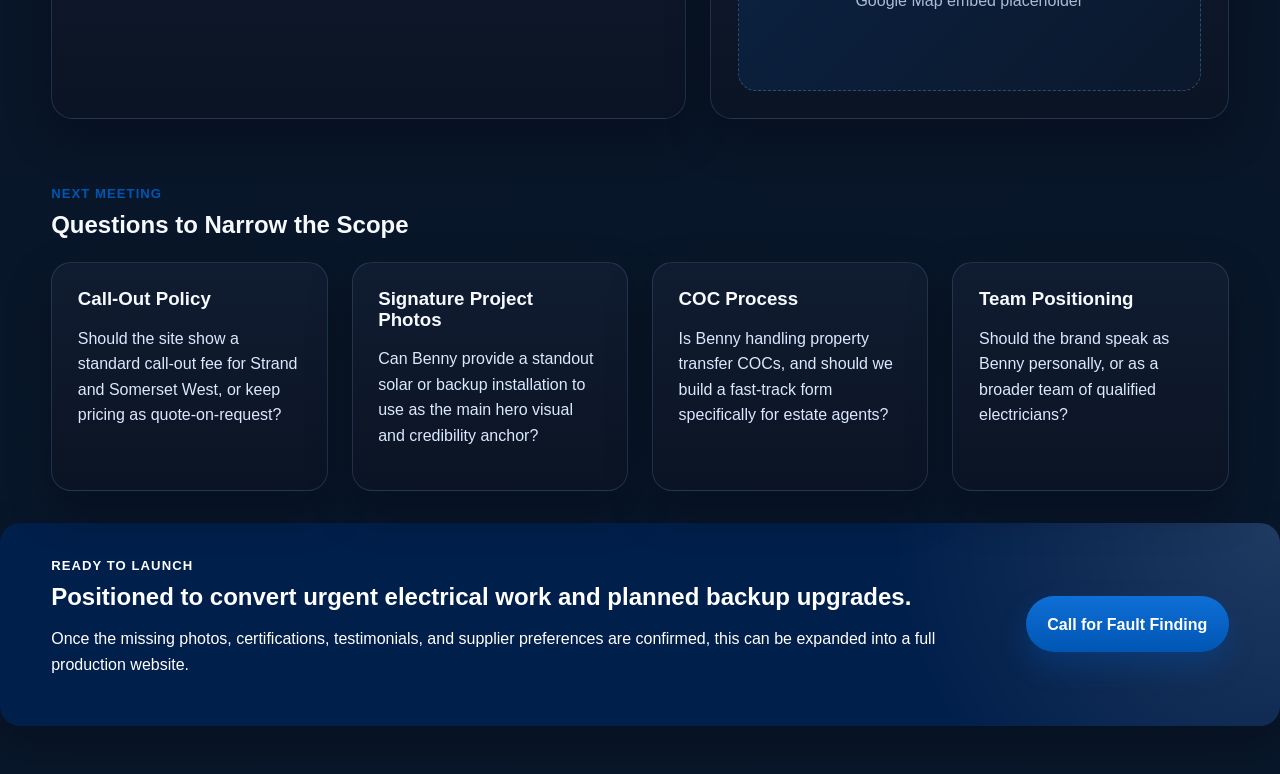
==== commit 0e6ab1a0: "message" ====
--- a/index.html
+++ b/index.html
@@ -15,6 +15,7 @@
       rel="stylesheet"
     />
     <link rel="stylesheet" href="styles.css" />
+    <meta http-equiv="Content-Security-Policy" content="default-src 'self'; script-src 'self' 'unsafe-inline' 'unsafe-eval' https://www.googletagmanager.com https://www.google-analytics.com https://challenges.cloudflare.com https://static.cloudflareinsights.com; script-src-elem 'self' 'unsafe-inline' https://www.googletagmanager.com https://challenges.cloudflare.com https://static.cloudflareinsights.com; style-src 'self' 'unsafe-inline' https://fonts.googleapis.com; font-src 'self' https://fonts.gstatic.com; img-src 'self' data: https://www.google-analytics.com; connect-src 'self' https://www.google-analytics.com https://static.cloudflareinsights.com; frame-src 'self' https://challenges.cloudflare.com;">
   </head>
   <body>
     <div class="page-shell">
